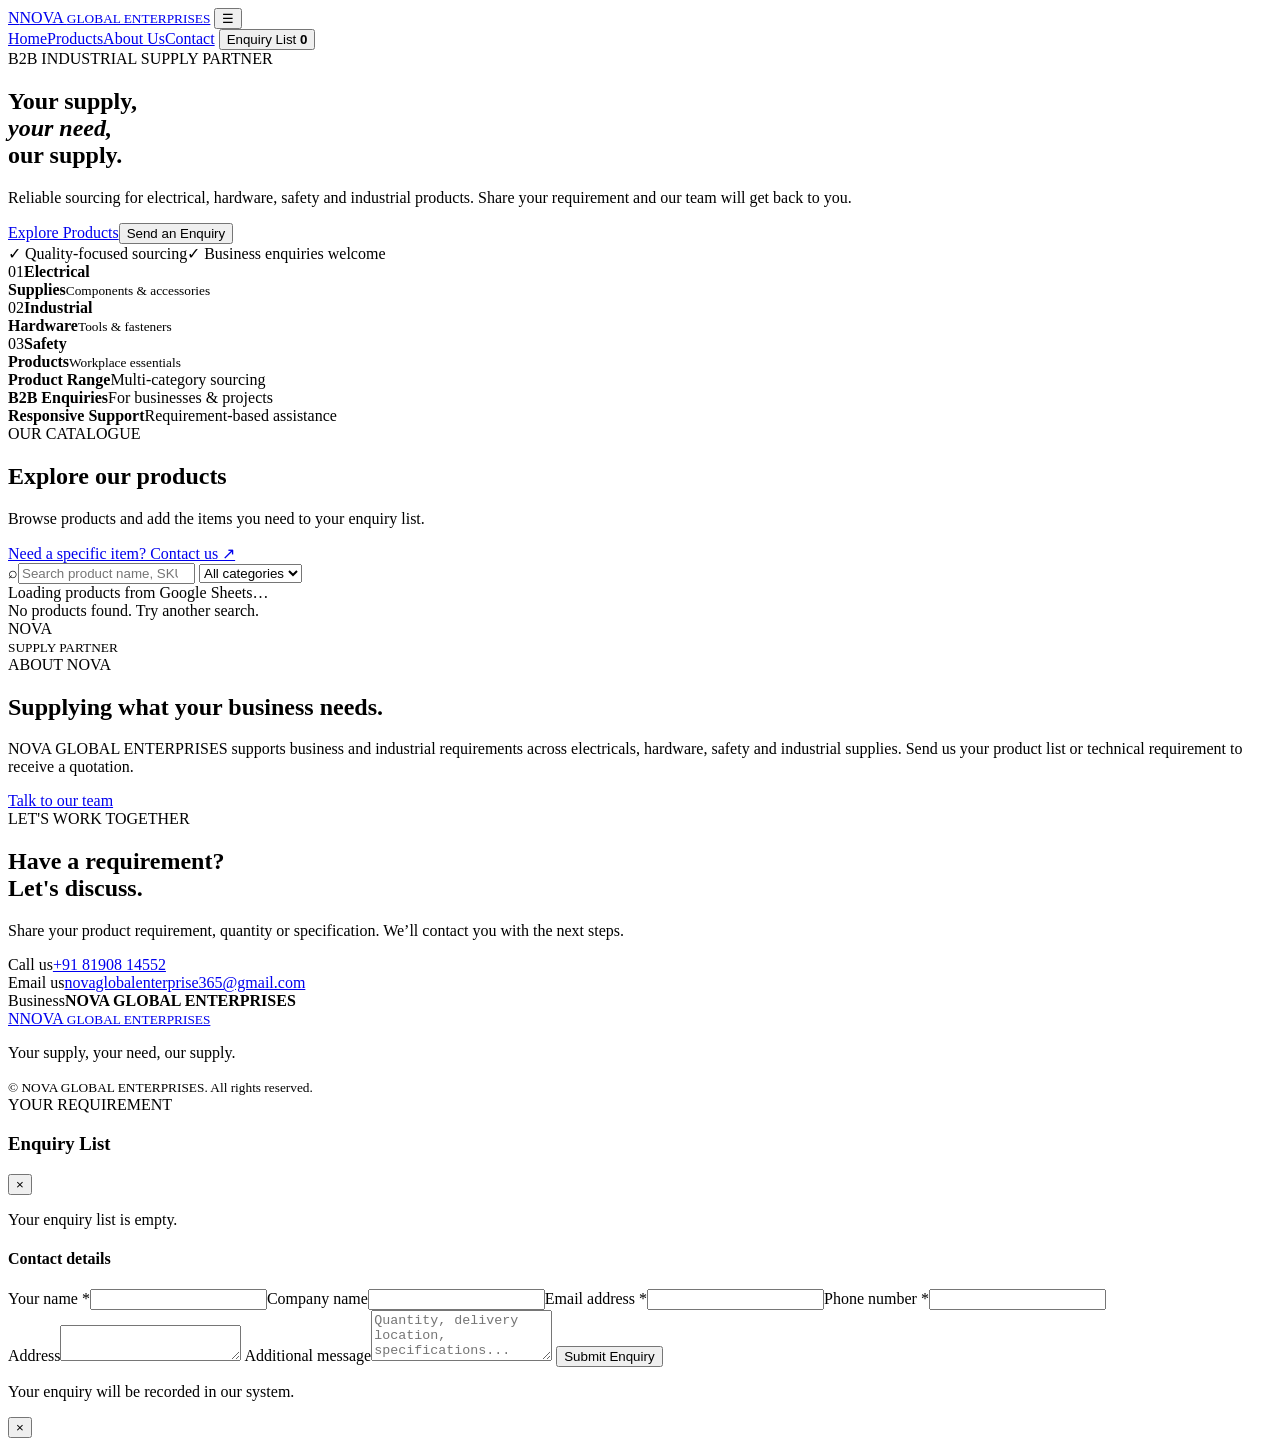
==== index.html @ 1a031398 "Add files via upload" ====
<!doctype html>
<html lang="en">
<head>
  <meta charset="utf-8">
  <meta name="viewport" content="width=device-width, initial-scale=1">
  <meta name="description" content="NOVA GLOBAL ENTERPRISES - Electrical, hardware, safety and industrial supplies.">
  <title>NOVA GLOBAL ENTERPRISES | B2B Supplies</title>
  <link rel="preconnect" href="https://fonts.googleapis.com">
  <link rel="preconnect" href="https://fonts.gstatic.com" crossorigin>
  <link href="https://fonts.googleapis.com/css2?family=Inter:wght@400;500;600;700;800&display=swap" rel="stylesheet">
  <link rel="stylesheet" href="assets/style.css">
</head>
<body>
<header class="site-header">
  <a class="brand" href="#home"><span class="brand-mark">N</span><span>NOVA <small>GLOBAL ENTERPRISES</small></span></a>
  <button class="menu-toggle" id="menuToggle" aria-label="Toggle navigation">☰</button>
  <nav id="mainNav">
    <a href="#home">Home</a><a href="#products">Products</a><a href="#about">About Us</a><a href="#contact">Contact</a>
    <button class="nav-enquiry" id="openCart">Enquiry List <b id="cartCount">0</b></button>
  </nav>
</header>

<main>
  <section class="hero" id="home">
    <div class="hero-copy">
      <span class="eyebrow">B2B INDUSTRIAL SUPPLY PARTNER</span>
      <h1>Your supply,<br><em>your need,</em><br>our supply.</h1>
      <p>Reliable sourcing for electrical, hardware, safety and industrial products. Share your requirement and our team will get back to you.</p>
      <div class="hero-actions"><a class="btn primary" href="#products">Explore Products</a><button class="btn light" id="heroEnquiry">Send an Enquiry</button></div>
      <div class="hero-points"><span>✓ Quality-focused sourcing</span><span>✓ Business enquiries welcome</span></div>
    </div>
    <div class="hero-visual">
      <div class="visual-card card-one"><span>01</span><strong>Electrical<br>Supplies</strong><small>Components & accessories</small></div>
      <div class="visual-card card-two"><span>02</span><strong>Industrial<br>Hardware</strong><small>Tools & fasteners</small></div>
      <div class="visual-card card-three"><span>03</span><strong>Safety<br>Products</strong><small>Workplace essentials</small></div>
      <div class="visual-orbit"></div>
    </div>
  </section>

  <section class="trust-strip"><div><strong>Product Range</strong><span>Multi-category sourcing</span></div><div><strong>B2B Enquiries</strong><span>For businesses & projects</span></div><div><strong>Responsive Support</strong><span>Requirement-based assistance</span></div></section>

  <section class="section" id="products">
    <div class="section-heading"><div><span class="eyebrow">OUR CATALOGUE</span><h2>Explore our products</h2><p>Browse products and add the items you need to your enquiry list.</p></div><a class="text-link" href="#contact">Need a specific item? Contact us ↗</a></div>
    <div class="catalogue-tools">
      <label class="search-box"><span>⌕</span><input id="searchInput" type="search" placeholder="Search product name, SKU or keyword..."></label>
      <select id="categoryFilter" aria-label="Filter by category"><option value="">All categories</option></select>
    </div>
    <div id="loadingState" class="state-message">Loading products from Google Sheets…</div>
    <div id="errorState" class="state-message error hidden"></div>
    <div id="productGrid" class="product-grid"></div>
    <div id="emptyState" class="state-message hidden">No products found. Try another search.</div>
  </section>

  <section class="about-section" id="about">
    <div class="about-badge">NOVA<br><small>SUPPLY PARTNER</small></div>
    <div><span class="eyebrow">ABOUT NOVA</span><h2>Supplying what your business needs.</h2><p>NOVA GLOBAL ENTERPRISES supports business and industrial requirements across electricals, hardware, safety and industrial supplies. Send us your product list or technical requirement to receive a quotation.</p><a class="btn primary" href="#contact">Talk to our team</a></div>
  </section>

  <section class="contact-section" id="contact">
    <div><span class="eyebrow">LET'S WORK TOGETHER</span><h2>Have a requirement?<br>Let's discuss.</h2><p>Share your product requirement, quantity or specification. We’ll contact you with the next steps.</p></div>
    <div class="contact-card"><div><span>Call us</span><a href="tel:+918190814552">+91 81908 14552</a></div><div><span>Email us</span><a href="mailto:novaglobalenterprise365@gmail.com">novaglobalenterprise365@gmail.com</a></div><div><span>Business</span><strong>NOVA GLOBAL ENTERPRISES</strong></div></div>
  </section>
</main>

<footer><a class="brand footer-brand" href="#home"><span class="brand-mark">N</span><span>NOVA <small>GLOBAL ENTERPRISES</small></span></a><p>Your supply, your need, our supply.</p><small>© <span id="year"></span> NOVA GLOBAL ENTERPRISES. All rights reserved.</small></footer>

<div class="drawer-backdrop" id="drawerBackdrop"></div>
<aside class="enquiry-drawer" id="enquiryDrawer" aria-label="Enquiry list">
  <div class="drawer-head"><div><span class="eyebrow">YOUR REQUIREMENT</span><h3>Enquiry List</h3></div><button class="icon-btn" id="closeCart" aria-label="Close">×</button></div>
  <div id="cartItems" class="cart-items"><p class="muted">Your enquiry list is empty.</p></div>
  <form id="enquiryForm" class="enquiry-form">
    <h4>Contact details</h4>
    <div class="form-grid"><label>Your name *<input name="name" required maxlength="100"></label><label>Company name<input name="company" maxlength="120"></label><label>Email address *<input name="email" type="email" required maxlength="150"></label><label>Phone number *<input name="phone" type="tel" required maxlength="30"></label></div>
    <label>Address<textarea name="address" rows="2"></textarea></label>
    <label>Additional message<textarea name="message" rows="3" placeholder="Quantity, delivery location, specifications..."></textarea></label>
    <button class="btn primary full" type="submit" id="submitEnquiry">Submit Enquiry</button>
    <p class="form-note" id="formMessage">Your enquiry will be recorded in our system.</p>
  </form>
</aside>

<div class="modal-backdrop hidden" id="productModal">
  <div class="product-modal"><button class="icon-btn modal-close" id="closeModal">×</button><div id="modalContent"></div></div>
</div>
<div class="toast" id="toast"></div>
<script src="assets/app.js"></script>
</body>
</html>
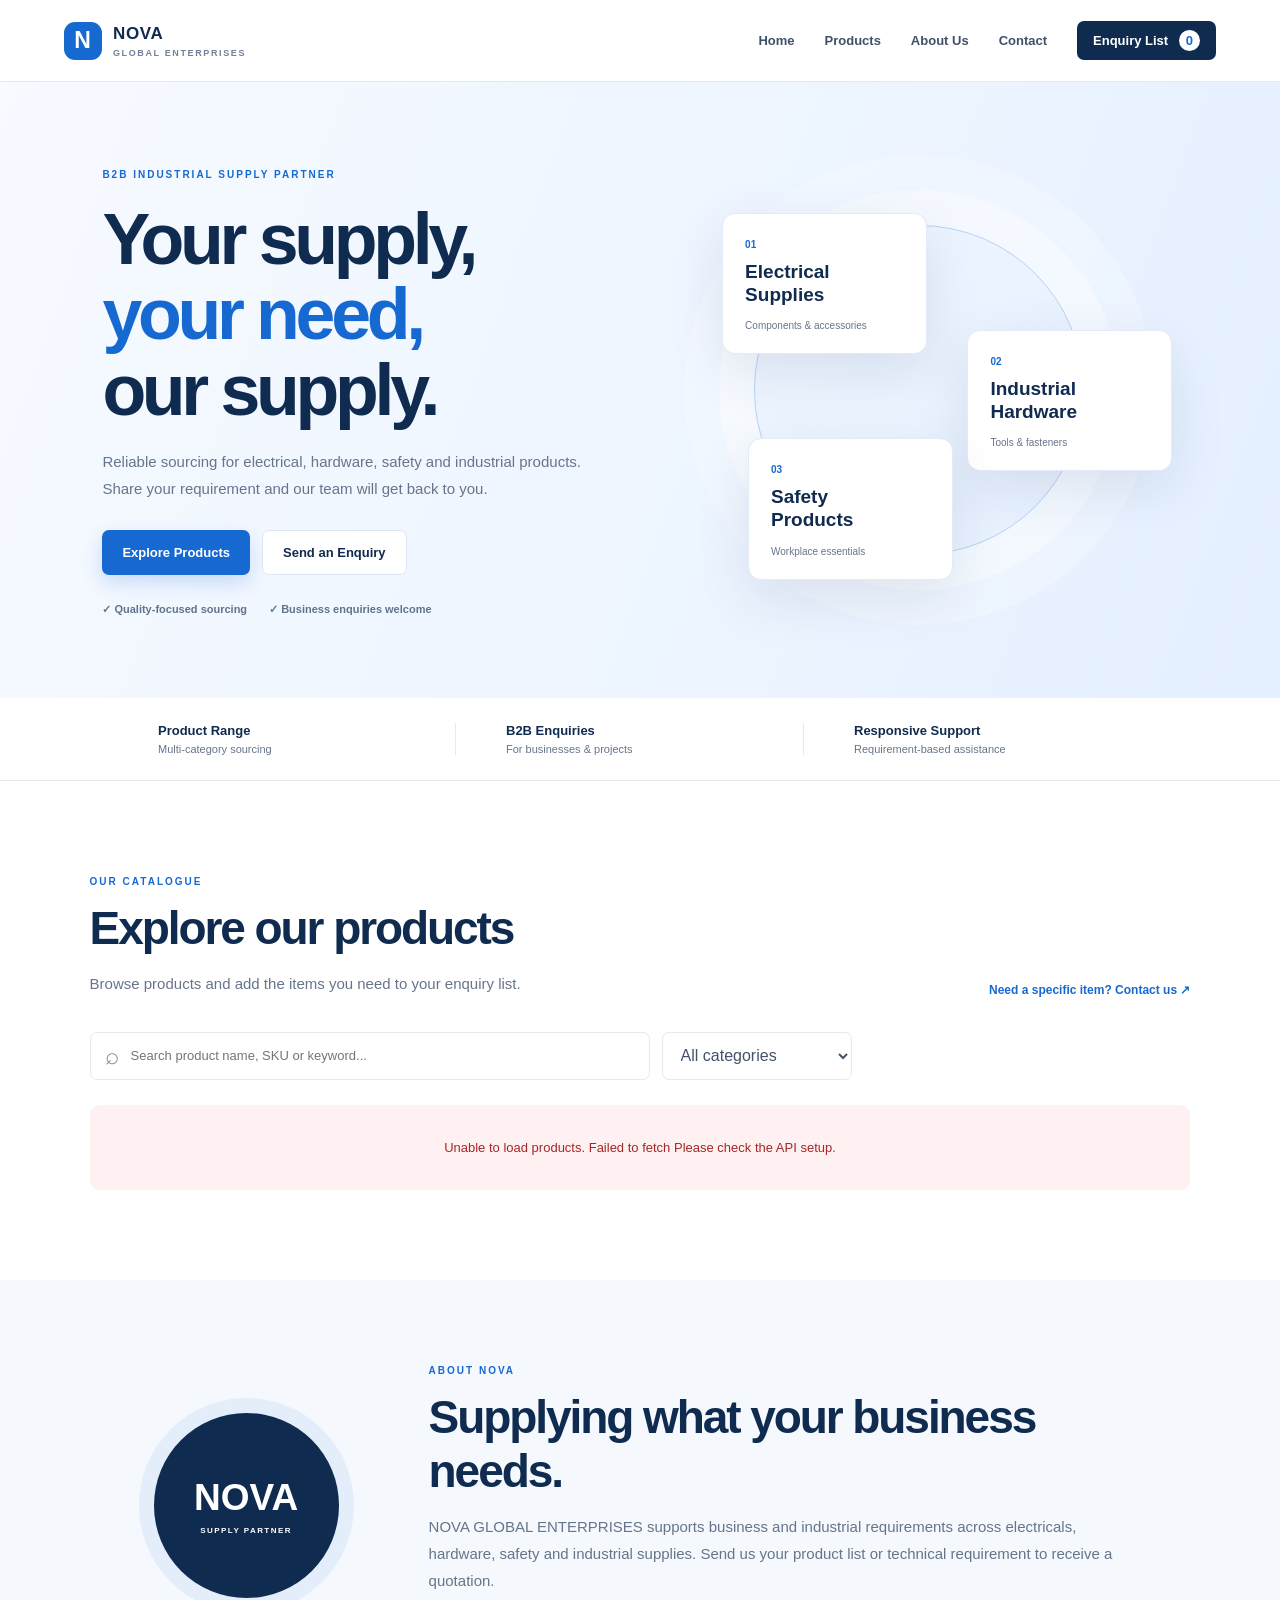
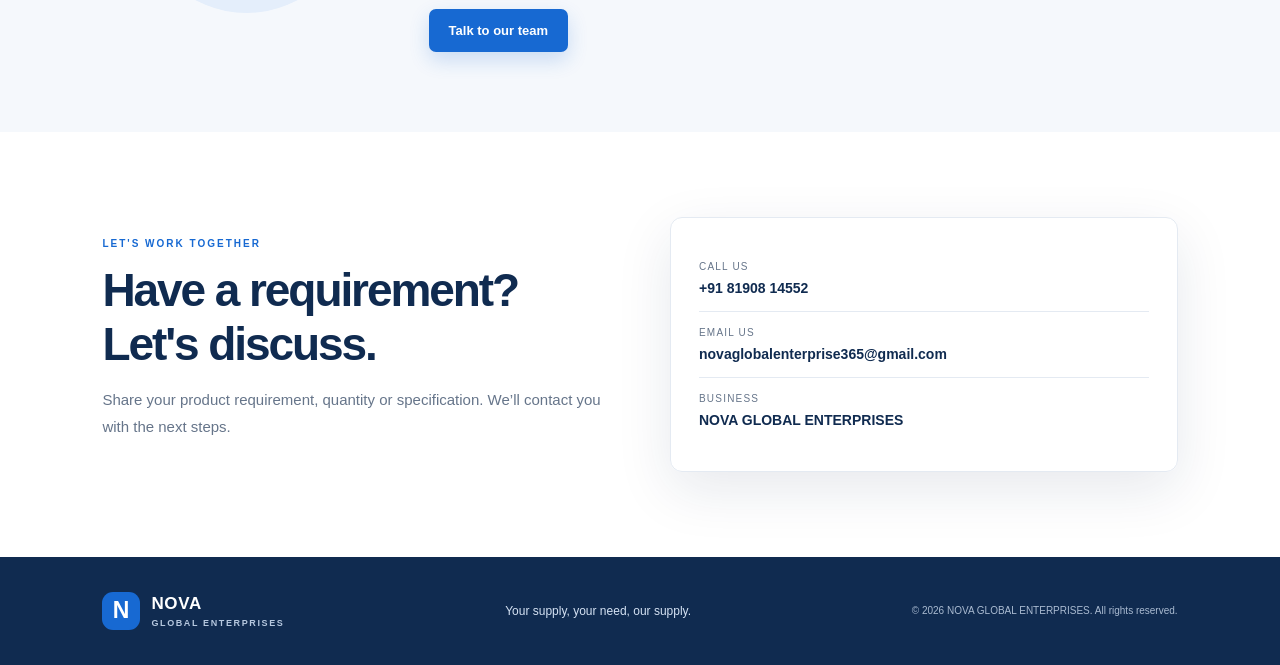
==== commit d524c6f3: "Update index.html" ====
--- a/index.html
+++ b/index.html
@@ -8,7 +8,7 @@
   <link rel="preconnect" href="https://fonts.googleapis.com">
   <link rel="preconnect" href="https://fonts.gstatic.com" crossorigin>
   <link href="https://fonts.googleapis.com/css2?family=Inter:wght@400;500;600;700;800&display=swap" rel="stylesheet">
-  <link rel="stylesheet" href="assets/style.css">
+  <link rel="stylesheet" href="style.css">
 </head>
 <body>
 <header class="site-header">
@@ -82,6 +82,6 @@
   <div class="product-modal"><button class="icon-btn modal-close" id="closeModal">×</button><div id="modalContent"></div></div>
 </div>
 <div class="toast" id="toast"></div>
-<script src="assets/app.js"></script>
+<script src="app.js"></script>
 </body>
-</html>+</html>
--- a/style.css
+++ b/style.css
@@ -0,0 +1,4 @@
+ :root{--navy:#102b50;--blue:#1769d2;--sky:#eaf3ff;--ink:#17263b;--muted:#66758a;--line:#e4eaf2;--white:#fff;--bg:#f8fafd;--shadow:0 18px 55px rgba(16,43,80,.10)}
+*{box-sizing:border-box}html{scroll-behavior:smooth}body{margin:0;font-family:Inter,Arial,sans-serif;color:var(--ink);background:#fff}a{color:inherit;text-decoration:none}button,input,select,textarea{font:inherit}.site-header{height:82px;padding:0 max(5vw,24px);display:flex;align-items:center;justify-content:space-between;border-bottom:1px solid var(--line);background:#fff;position:sticky;top:0;z-index:20}.brand{display:flex;align-items:center;gap:11px;font-weight:800;letter-spacing:.04em;color:var(--navy);font-size:17px}.brand small{display:block;font-size:9px;letter-spacing:.18em;color:#718198;margin-top:4px}.brand-mark{width:38px;height:38px;border-radius:11px;background:var(--blue);color:#fff;display:grid;place-items:center;font-size:23px;font-weight:800}.site-header nav{display:flex;align-items:center;gap:30px;font-size:13px;font-weight:600;color:#40516a}.site-header nav>a:hover{color:var(--blue)}.nav-enquiry{border:0;background:var(--navy);color:white;border-radius:7px;padding:12px 16px;cursor:pointer;font-weight:700}.nav-enquiry b{background:#fff;color:var(--blue);border-radius:20px;padding:3px 7px;margin-left:7px}.menu-toggle{display:none;border:0;background:none;font-size:25px}.hero{min-height:600px;background:linear-gradient(110deg,#f7faff 0%,#edf5ff 58%,#e4efff 100%);padding:82px max(8vw,30px);display:grid;grid-template-columns:1fr 1fr;align-items:center;gap:40px;overflow:hidden}.eyebrow{font-size:10px;letter-spacing:.2em;font-weight:800;color:var(--blue)}h1{font-size:clamp(46px,5.6vw,76px);line-height:1.05;letter-spacing:-.06em;color:var(--navy);margin:20px 0}h1 em{font-style:normal;color:var(--blue)}.hero-copy p,.section-heading p,.about-section p,.contact-section p{max-width:530px;color:var(--muted);font-size:15px;line-height:1.8}.hero-actions{display:flex;gap:12px;margin-top:28px}.btn{border:0;border-radius:7px;padding:14px 20px;font-weight:700;font-size:13px;cursor:pointer;display:inline-flex;align-items:center;justify-content:center}.primary{background:var(--blue);color:#fff;box-shadow:0 8px 20px #1769d233}.primary:hover{background:#0d55b4}.light{background:#fff;color:var(--navy);border:1px solid #dce6f3}.hero-points{display:flex;gap:22px;margin-top:28px;color:#60738c;font-size:11px;font-weight:600}.hero-visual{height:410px;position:relative;display:grid;place-items:center}.visual-orbit{width:330px;height:330px;border:1px solid #b9d3f5;border-radius:50%;position:absolute;box-shadow:0 0 0 35px #ffffff55,0 0 0 70px #ffffff35}.visual-card{position:absolute;background:#fff;border:1px solid #e2ebf7;border-radius:13px;padding:20px 22px;box-shadow:var(--shadow);width:205px;z-index:2}.visual-card span{font-size:10px;color:var(--blue);font-weight:800}.visual-card strong{display:block;font-size:19px;line-height:1.2;color:var(--navy);margin:9px 0}.visual-card small{font-size:10px;color:var(--muted)}.card-one{top:28px;left:12%}.card-two{right:1%;top:145px}.card-three{bottom:15px;left:17%}.trust-strip{display:grid;grid-template-columns:repeat(3,1fr);padding:25px 10%;border-bottom:1px solid var(--line);gap:20px}.trust-strip div{display:flex;flex-direction:column;gap:5px;border-right:1px solid var(--line);padding-left:30px}.trust-strip div:last-child{border:0}.trust-strip strong{font-size:13px;color:var(--navy)}.trust-strip span{font-size:11px;color:var(--muted)}.section{padding:90px max(7vw,25px)}.section-heading{display:flex;align-items:end;justify-content:space-between;gap:25px}.section-heading h2,.about-section h2,.contact-section h2{font-size:clamp(30px,3.6vw,46px);letter-spacing:-.045em;color:var(--navy);margin:12px 0}.section-heading p{margin-bottom:0}.text-link{font-size:12px;color:var(--blue);font-weight:700;white-space:nowrap}.catalogue-tools{display:flex;gap:12px;margin:35px 0 25px}.search-box{height:48px;border:1px solid var(--line);border-radius:7px;display:flex;align-items:center;padding:0 14px;gap:10px;flex:1;max-width:560px}.search-box span{font-size:24px;color:#8090a5}.search-box input{border:0;outline:0;width:100%;font-size:13px}.catalogue-tools select{border:1px solid var(--line);border-radius:7px;padding:0 14px;min-width:190px;color:#42536a;background:#fff}.product-grid{display:grid;grid-template-columns:repeat(3,1fr);gap:20px}.product-card{border:1px solid var(--line);border-radius:11px;overflow:hidden;background:#fff;transition:.2s}.product-card:hover{transform:translateY(-4px);box-shadow:var(--shadow)}.product-image{height:190px;background:#f2f6fc;display:grid;place-items:center;overflow:hidden}.product-image img{width:100%;height:100%;object-fit:contain}.image-placeholder{font-size:45px;color:#b7cbe5}.product-info{padding:18px}.product-category{font-size:9px;color:var(--blue);font-weight:800;letter-spacing:.13em;text-transform:uppercase}.product-info h3{font-size:16px;color:var(--navy);margin:9px 0}.product-info p{font-size:12px;color:var(--muted);line-height:1.6;min-height:38px}.product-meta{font-size:10px;color:#7d8da2;margin:12px 0}.product-actions{display:flex;gap:8px}.product-actions button{flex:1;padding:10px 8px;border-radius:6px;border:1px solid #dce7f5;background:#fff;color:var(--blue);font-size:11px;font-weight:700;cursor:pointer}.product-actions button.add{background:var(--blue);color:#fff;border-color:var(--blue)}.state-message{padding:35px;text-align:center;color:var(--muted);background:var(--bg);border-radius:9px;font-size:13px}.error{color:#a52727;background:#fff1f1}.hidden{display:none!important}.about-section{padding:80px 12%;background:#f5f8fc;display:grid;grid-template-columns:220px 1fr;gap:55px;align-items:center}.about-badge{width:185px;height:185px;border-radius:50%;background:var(--navy);color:#fff;display:grid;align-content:center;justify-content:center;text-align:center;font-size:37px;font-weight:800;box-shadow:0 0 0 15px #e4eefb}.about-badge small{font-size:8px;letter-spacing:.18em;margin-top:7px}.about-section p{max-width:720px}.contact-section{padding:85px max(8vw,25px);display:grid;grid-template-columns:1fr 1fr;gap:60px;align-items:center}.contact-card{border:1px solid var(--line);border-radius:12px;padding:28px;box-shadow:var(--shadow)}.contact-card div{display:flex;flex-direction:column;gap:8px;padding:15px 0;border-bottom:1px solid var(--line)}.contact-card div:last-child{border:0}.contact-card span{font-size:10px;color:var(--muted);text-transform:uppercase;letter-spacing:.12em}.contact-card a,.contact-card strong{font-size:14px;color:var(--navy);font-weight:700;overflow-wrap:anywhere}footer{padding:35px 8%;background:var(--navy);color:#d5e2f3;display:flex;align-items:center;justify-content:space-between;gap:20px;flex-wrap:wrap}footer .brand{color:#fff}footer .brand small{color:#b6c8df}footer p{font-size:12px}footer>small{font-size:10px;color:#aabbd1}.drawer-backdrop,.modal-backdrop{position:fixed;inset:0;background:#081a30a8;z-index:40;opacity:0;visibility:hidden;transition:.2s}.drawer-backdrop.open{opacity:1;visibility:visible}.enquiry-drawer{position:fixed;right:0;top:0;height:100%;width:min(520px,100%);background:#fff;z-index:41;transform:translateX(100%);transition:.25s;overflow:auto;padding:25px}.enquiry-drawer.open{transform:translateX(0)}.drawer-head{display:flex;justify-content:space-between;align-items:center;border-bottom:1px solid var(--line);padding-bottom:17px}.drawer-head h3{margin:7px 0 0;color:var(--navy);font-size:23px}.icon-btn{border:0;background:#eef4fc;color:var(--navy);width:36px;height:36px;border-radius:50%;font-size:24px;cursor:pointer}.cart-items{padding:15px 0;border-bottom:1px solid var(--line)}.cart-row{display:grid;grid-template-columns:1fr auto;gap:10px;padding:12px 0;border-bottom:1px solid #edf1f6}.cart-row strong{font-size:12px;color:var(--navy)}.cart-row small{display:block;color:var(--muted);font-size:10px;margin-top:5px}.qty-controls{display:flex;align-items:center;gap:8px}.qty-controls button{border:1px solid var(--line);background:white;border-radius:5px;width:25px;height:25px;cursor:pointer}.qty-controls span{font-size:12px}.remove-item{border:0;background:none;color:#b33;cursor:pointer;font-size:10px}.muted{color:var(--muted);font-size:12px}.enquiry-form{padding:18px 0}.enquiry-form h4{margin:0 0 15px;color:var(--navy)}.form-grid{display:grid;grid-template-columns:1fr 1fr;gap:12px}.enquiry-form label{display:block;font-size:10px;color:#596b82;font-weight:700;margin-bottom:12px}.enquiry-form input,.enquiry-form textarea{display:block;width:100%;border:1px solid var(--line);border-radius:6px;padding:11px;margin-top:6px;outline-color:var(--blue);font-size:12px}.enquiry-form textarea{resize:vertical}.full{width:100%}.form-note{font-size:10px;color:var(--muted);line-height:1.5}.modal-backdrop{display:grid;place-items:center;opacity:1;visibility:visible;padding:20px}.product-modal{position:relative;background:#fff;border-radius:13px;width:min(700px,100%);max-height:90vh;overflow:auto;padding:28px}.modal-close{position:absolute;right:15px;top:15px}.modal-product{display:grid;grid-template-columns:220px 1fr;gap:25px;padding-top:20px}.modal-product img{width:100%;height:220px;object-fit:contain;background:#f4f7fb;border-radius:8px}.modal-product h2{font-size:23px;color:var(--navy)}.modal-product p{font-size:12px;line-height:1.7;color:var(--muted)}.specs{white-space:pre-wrap;background:#f6f9fd;border-radius:7px;padding:12px;font-size:11px;line-height:1.7;color:#43536a}.toast{position:fixed;bottom:25px;left:50%;transform:translate(-50%,20px);background:var(--navy);color:#fff;padding:12px 18px;border-radius:7px;font-size:12px;opacity:0;pointer-events:none;transition:.2s;z-index:80}.toast.show{opacity:1;transform:translate(-50%,0)}
+@media(max-width:850px){.site-header nav{gap:15px}.hero{padding-top:55px;grid-template-columns:1fr}.hero-visual{height:330px}.visual-orbit{width:260px;height:260px}.card-one{left:10%}.card-two{right:7%}.card-three{left:18%}.product-grid{grid-template-columns:repeat(2,1fr)}.about-section{padding:65px 8%;grid-template-columns:150px 1fr;gap:35px}.about-badge{width:140px;height:140px;font-size:28px}.contact-section{gap:30px}}
+@media(max-width:600px){.site-header{height:68px}.menu-toggle{display:block}.site-header nav{display:none;position:absolute;top:68px;left:0;right:0;background:#fff;padding:18px 25px 25px;box-shadow:var(--shadow);flex-direction:column;align-items:stretch}.site-header nav.show{display:flex}.nav-enquiry{width:100%}.hero{padding:55px 25px 35px;gap:10px}.hero-visual{height:290px}.visual-card{width:165px;padding:15px}.visual-card strong{font-size:16px}.card-two{right:0}.trust-strip{padding:20px 25px;grid-template-columns:1fr;gap:15px}.trust-strip div{padding:0;border:0}.section{padding:65px 22px}.section-heading{align-items:flex-start;flex-direction:column}.catalogue-tools{flex-direction:column}.search-box{max-width:none}.catalogue-tools select{height:46px}.product-grid{grid-template-columns:1fr}.product-image{height:210px}.about-section{grid-template-columns:1fr;padding:60px 25px}.about-badge{margin:0 auto 10px}.contact-section{grid-template-columns:1fr;padding:65px 25px}.form-grid{grid-template-columns:1fr}.modal-product{grid-template-columns:1fr}.modal-product img{height:180px}.product-modal{padding:20px}footer{align-items:flex-start;flex-direction:column}}
